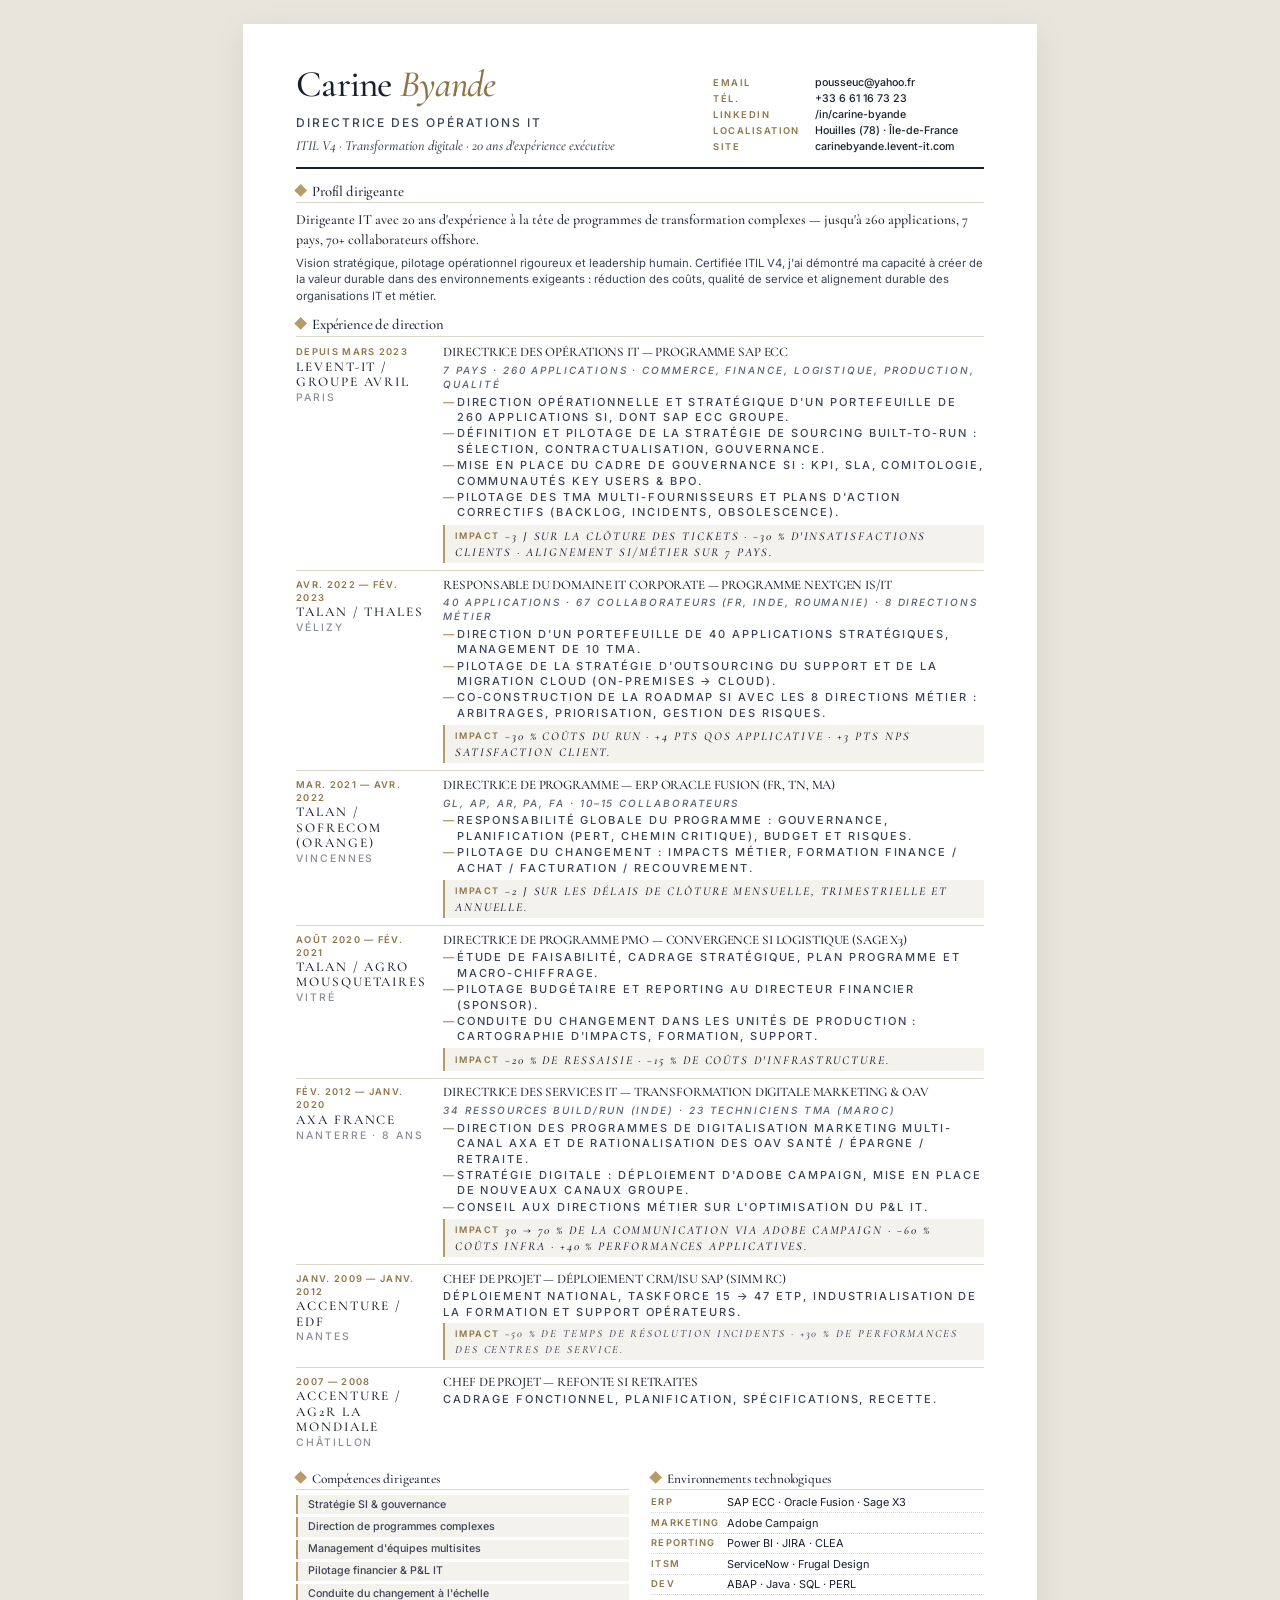
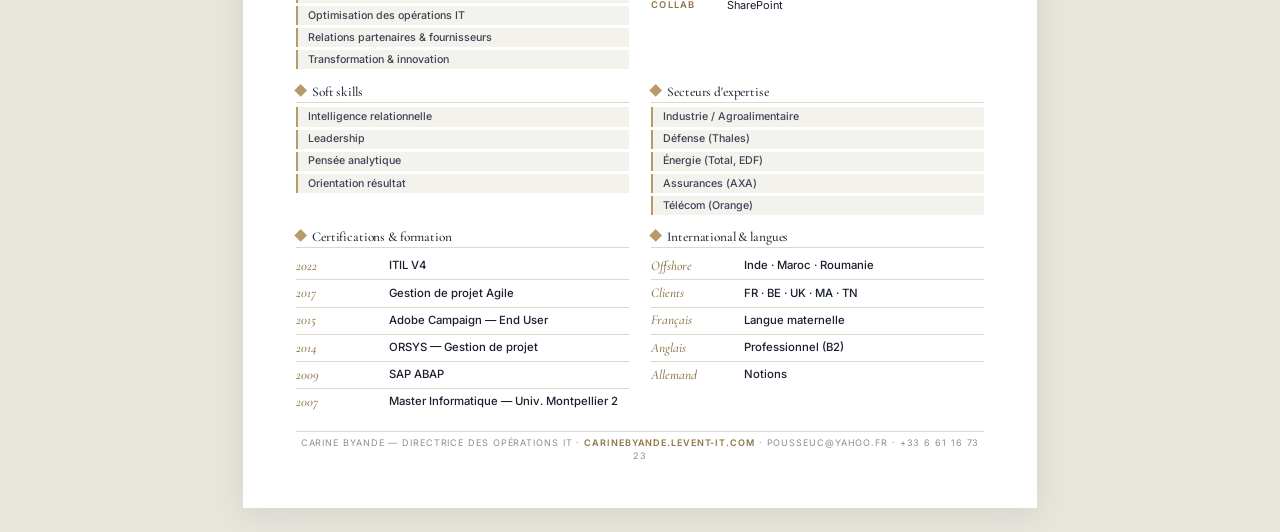
==== cv.html @ 69072383 "Add CV (HTML + PDF) and download button on homepage - New cv.html / cv.css matching the website's ch" ====
<!DOCTYPE html>
<html lang="fr">
<head>
  <meta charset="UTF-8" />
  <title>CV — Carine Byande, Directrice des Opérations IT</title>
  <link rel="preconnect" href="https://fonts.googleapis.com" />
  <link rel="preconnect" href="https://fonts.gstatic.com" crossorigin />
  <link href="https://fonts.googleapis.com/css2?family=Cormorant+Garamond:ital,wght@0,400;0,500;0,600;1,400&family=Inter:wght@300;400;500;600;700&display=swap" rel="stylesheet" />
  <link rel="stylesheet" href="cv.css" />
</head>
<body>

  <main class="cv">

    <!-- HEADER -->
    <header class="header">
      <div class="header-text">
        <h1>
          <span class="first">Carine</span>
          <span class="last">Byande</span>
        </h1>
        <p class="role">Directrice des Opérations IT</p>
        <p class="tagline"><em>ITIL V4 · Transformation digitale · 20 ans d'expérience exécutive</em></p>
      </div>
      <div class="header-meta">
        <div class="meta-row"><span class="meta-key">Email</span><span class="meta-val">pousseuc@yahoo.fr</span></div>
        <div class="meta-row"><span class="meta-key">Tél.</span><span class="meta-val">+33 6 61 16 73 23</span></div>
        <div class="meta-row"><span class="meta-key">LinkedIn</span><span class="meta-val">/in/carine-byande</span></div>
        <div class="meta-row"><span class="meta-key">Localisation</span><span class="meta-val">Houilles (78) · Île-de-France</span></div>
        <div class="meta-row"><span class="meta-key">Site</span><span class="meta-val">carinebyande.levent-it.com</span></div>
      </div>
    </header>

    <!-- PROFIL -->
    <section class="profil">
      <h2>Profil dirigeante</h2>
      <p class="lead">
        Dirigeante IT avec 20 ans d'expérience à la tête de programmes de transformation
        complexes — jusqu'à 260 applications, 7 pays, 70+ collaborateurs offshore.
      </p>
      <p>
        Vision stratégique, pilotage opérationnel rigoureux et leadership humain.
        Certifiée ITIL V4, j'ai démontré ma capacité à créer de la valeur durable
        dans des environnements exigeants : réduction des coûts, qualité de service
        et alignement durable des organisations IT et métier.
      </p>
    </section>

    <!-- EXPERIENCE -->
    <section class="experience">
      <h2>Expérience de direction</h2>

      <article class="role">
        <div class="role-meta">
          <p class="period">Depuis mars 2023</p>
          <p class="company">LevENT-IT / Groupe AVRIL</p>
          <p class="place">Paris</p>
        </div>
        <div class="role-body">
          <h3>Directrice des Opérations IT — Programme SAP ECC</h3>
          <p class="scope">7 pays · 260 applications · Commerce, Finance, Logistique, Production, Qualité</p>
          <ul>
            <li>Direction opérationnelle et stratégique d'un portefeuille de 260 applications SI, dont SAP ECC Groupe.</li>
            <li>Définition et pilotage de la stratégie de sourcing Built-to-Run : sélection, contractualisation, gouvernance.</li>
            <li>Mise en place du cadre de gouvernance SI : KPI, SLA, comitologie, communautés Key Users &amp; BPO.</li>
            <li>Pilotage des TMA multi-fournisseurs et plans d'action correctifs (backlog, incidents, obsolescence).</li>
          </ul>
          <p class="impact"><strong>Impact</strong>−3 j sur la clôture des tickets · −30 % d'insatisfactions clients · alignement SI/métier sur 7 pays.</p>
        </div>
      </article>

      <article class="role">
        <div class="role-meta">
          <p class="period">Avr. 2022 — Fév. 2023</p>
          <p class="company">Talan / Thales</p>
          <p class="place">Vélizy</p>
        </div>
        <div class="role-body">
          <h3>Responsable du domaine IT Corporate — Programme NEXTGEN IS/IT</h3>
          <p class="scope">40 applications · 67 collaborateurs (FR, Inde, Roumanie) · 8 directions métier</p>
          <ul>
            <li>Direction d'un portefeuille de 40 applications stratégiques, management de 10 TMA.</li>
            <li>Pilotage de la stratégie d'outsourcing du support et de la migration cloud (on-premises → cloud).</li>
            <li>Co-construction de la roadmap SI avec les 8 directions métier : arbitrages, priorisation, gestion des risques.</li>
          </ul>
          <p class="impact"><strong>Impact</strong>−30 % coûts du run · +4 pts QoS applicative · +3 pts NPS satisfaction client.</p>
        </div>
      </article>

      <article class="role">
        <div class="role-meta">
          <p class="period">Mar. 2021 — Avr. 2022</p>
          <p class="company">Talan / Sofrecom (Orange)</p>
          <p class="place">Vincennes</p>
        </div>
        <div class="role-body">
          <h3>Directrice de programme — ERP Oracle Fusion (FR, TN, MA)</h3>
          <p class="scope">GL, AP, AR, PA, FA · 10–15 collaborateurs</p>
          <ul>
            <li>Responsabilité globale du programme : gouvernance, planification (PERT, chemin critique), budget et risques.</li>
            <li>Pilotage du changement : impacts métier, formation Finance / Achat / Facturation / Recouvrement.</li>
          </ul>
          <p class="impact"><strong>Impact</strong>−2 j sur les délais de clôture mensuelle, trimestrielle et annuelle.</p>
        </div>
      </article>

      <article class="role">
        <div class="role-meta">
          <p class="period">Août 2020 — Fév. 2021</p>
          <p class="company">Talan / Agro Mousquetaires</p>
          <p class="place">Vitré</p>
        </div>
        <div class="role-body">
          <h3>Directrice de programme PMO — Convergence SI Logistique (Sage X3)</h3>
          <ul>
            <li>Étude de faisabilité, cadrage stratégique, plan programme et macro-chiffrage.</li>
            <li>Pilotage budgétaire et reporting au Directeur Financier (sponsor).</li>
            <li>Conduite du changement dans les unités de production : cartographie d'impacts, formation, support.</li>
          </ul>
          <p class="impact"><strong>Impact</strong>−20 % de ressaisie · −15 % de coûts d'infrastructure.</p>
        </div>
      </article>

      <article class="role">
        <div class="role-meta">
          <p class="period">Fév. 2012 — Janv. 2020</p>
          <p class="company">AXA France</p>
          <p class="place">Nanterre · 8 ans</p>
        </div>
        <div class="role-body">
          <h3>Directrice des Services IT — Transformation digitale Marketing &amp; OAV</h3>
          <p class="scope">34 ressources Build/Run (Inde) · 23 techniciens TMA (Maroc)</p>
          <ul>
            <li>Direction des programmes de digitalisation marketing multi-canal AXA et de rationalisation des OAV Santé / Épargne / Retraite.</li>
            <li>Stratégie digitale : déploiement d'Adobe Campaign, mise en place de nouveaux canaux groupe.</li>
            <li>Conseil aux directions métier sur l'optimisation du P&amp;L IT.</li>
          </ul>
          <p class="impact"><strong>Impact</strong>30 → 70 % de la communication via Adobe Campaign · −60 % coûts infra · +40 % performances applicatives.</p>
        </div>
      </article>

      <article class="role role--compact">
        <div class="role-meta">
          <p class="period">Janv. 2009 — Janv. 2012</p>
          <p class="company">Accenture / EDF</p>
          <p class="place">Nantes</p>
        </div>
        <div class="role-body">
          <h3>Chef de projet — Déploiement CRM/ISU SAP (SIMM RC)</h3>
          <p>Déploiement national, taskforce 15 → 47 ETP, industrialisation de la formation et support opérateurs.</p>
          <p class="impact"><strong>Impact</strong>−50 % de temps de résolution incidents · +30 % de performances des centres de service.</p>
        </div>
      </article>

      <article class="role role--compact">
        <div class="role-meta">
          <p class="period">2007 — 2008</p>
          <p class="company">Accenture / AG2R La Mondiale</p>
          <p class="place">Châtillon</p>
        </div>
        <div class="role-body">
          <h3>Chef de projet — Refonte SI Retraites</h3>
          <p>Cadrage fonctionnel, planification, spécifications, recette.</p>
        </div>
      </article>
    </section>

    <!-- TWO-COL BLOCK -->
    <div class="two-cols">

      <section class="block">
        <h2>Compétences dirigeantes</h2>
        <ul class="pills">
          <li>Stratégie SI &amp; gouvernance</li>
          <li>Direction de programmes complexes</li>
          <li>Management d'équipes multisites</li>
          <li>Pilotage financier &amp; P&amp;L IT</li>
          <li>Conduite du changement à l'échelle</li>
          <li>Optimisation des opérations IT</li>
          <li>Relations partenaires &amp; fournisseurs</li>
          <li>Transformation &amp; innovation</li>
        </ul>
      </section>

      <section class="block">
        <h2>Environnements technologiques</h2>
        <dl class="techlist">
          <div><dt>ERP</dt><dd>SAP ECC · Oracle Fusion · Sage X3</dd></div>
          <div><dt>Marketing</dt><dd>Adobe Campaign</dd></div>
          <div><dt>Reporting</dt><dd>Power BI · JIRA · CLEA</dd></div>
          <div><dt>ITSM</dt><dd>ServiceNow · Frugal Design</dd></div>
          <div><dt>Dev</dt><dd>ABAP · Java · SQL · PERL</dd></div>
          <div><dt>Collab</dt><dd>SharePoint</dd></div>
        </dl>
      </section>

      <section class="block">
        <h2>Soft skills</h2>
        <ul class="pills">
          <li>Intelligence relationnelle</li>
          <li>Leadership</li>
          <li>Pensée analytique</li>
          <li>Orientation résultat</li>
        </ul>
      </section>

      <section class="block">
        <h2>Secteurs d'expertise</h2>
        <ul class="pills">
          <li>Industrie / Agroalimentaire</li>
          <li>Défense (Thales)</li>
          <li>Énergie (Total, EDF)</li>
          <li>Assurances (AXA)</li>
          <li>Télécom (Orange)</li>
        </ul>
      </section>

    </div>

    <!-- CERTIFICATIONS + INTERNATIONAL (same format, side by side) -->
    <div class="bottom-cols">

      <section class="block">
        <h2>Certifications &amp; formation</h2>
        <ul class="kv-list">
          <li><span class="kv-key">2022</span><span class="kv-val">ITIL V4</span></li>
          <li><span class="kv-key">2017</span><span class="kv-val">Gestion de projet Agile</span></li>
          <li><span class="kv-key">2015</span><span class="kv-val">Adobe Campaign — End User</span></li>
          <li><span class="kv-key">2014</span><span class="kv-val">ORSYS — Gestion de projet</span></li>
          <li><span class="kv-key">2009</span><span class="kv-val">SAP ABAP</span></li>
          <li><span class="kv-key">2007</span><span class="kv-val">Master Informatique — Univ. Montpellier 2</span></li>
        </ul>
      </section>

      <section class="block">
        <h2>International &amp; langues</h2>
        <ul class="kv-list">
          <li><span class="kv-key">Offshore</span><span class="kv-val">Inde · Maroc · Roumanie</span></li>
          <li><span class="kv-key">Clients</span><span class="kv-val">FR · BE · UK · MA · TN</span></li>
          <li><span class="kv-key">Français</span><span class="kv-val">Langue maternelle</span></li>
          <li><span class="kv-key">Anglais</span><span class="kv-val">Professionnel (B2)</span></li>
          <li><span class="kv-key">Allemand</span><span class="kv-val">Notions</span></li>
        </ul>
      </section>

    </div>

    <footer class="footer">
      <p>Carine Byande — Directrice des Opérations IT · <span>carinebyande.levent-it.com</span> · pousseuc@yahoo.fr · +33 6 61 16 73 23</p>
    </footer>

  </main>

</body>
</html>
---- cv.css ----
/* ===================================================
   CV — Carine Byande
   Charte alignée sur carinebyande.levent-it.com
   =================================================== */

:root {
  --surface: #FFFFFF;
  --bg-soft: #F4F2EC;
  --ink: #1A1F2E;
  --ink-soft: #3D4356;
  --ink-mute: #5C6377;
  --muted: #8A8E97;
  --line: #DCD8CB;
  --gold: #B89968;
  --gold-deep: #8E7548;
  --serif: 'Cormorant Garamond', 'Garamond', serif;
  --sans: 'Inter', -apple-system, BlinkMacSystemFont, system-ui, sans-serif;
}

@page {
  size: A4;
  margin: 11mm 14mm 12mm;
}

* { box-sizing: border-box; }

html, body {
  margin: 0;
  padding: 0;
  background: var(--surface);
  color: var(--ink);
  font-family: var(--sans);
  font-size: 8.5pt;
  line-height: 1.4;
  font-weight: 400;
  -webkit-font-smoothing: antialiased;
}

@media screen {
  body { background: #E8E5DD; padding: 24px 0; }
  .cv {
    width: 210mm;
    padding: 11mm 14mm 12mm;
    margin: 0 auto;
    background: var(--surface);
    box-shadow: 0 8px 30px rgba(0, 0, 0, 0.08);
  }
}

/* ============= TYPOGRAPHY ============= */

h1, h2, h3 {
  font-family: var(--serif);
  font-weight: 500;
  line-height: 1.05;
  letter-spacing: -0.01em;
  margin: 0;
}
em { font-style: italic; font-weight: 500; }

.eyebrow {
  font-family: var(--sans);
  font-size: 7.2pt;
  font-weight: 600;
  letter-spacing: 0.22em;
  text-transform: uppercase;
  color: var(--gold-deep);
  margin: 0 0 4pt;
}

/* ============= HEADER ============= */

.header {
  display: grid;
  grid-template-columns: 1.4fr 1fr;
  gap: 10mm;
  align-items: end;
  padding-bottom: 3mm;
  margin-bottom: 4mm;
  border-bottom: 1.5pt solid var(--ink);
}

.header h1 {
  font-size: 28pt;
  letter-spacing: -0.02em;
  line-height: 1;
  margin: 0 0 7pt;
  padding-bottom: 2pt;
}
.first { color: var(--ink); }
.last { color: var(--gold-deep); font-style: italic; }

.role {
  font-family: var(--sans);
  font-size: 9pt;
  font-weight: 500;
  letter-spacing: 0.16em;
  text-transform: uppercase;
  color: var(--ink-soft);
  margin: 0 0 3pt;
}

.tagline {
  font-family: var(--serif);
  font-size: 10.5pt;
  font-style: italic;
  color: var(--ink-soft);
  margin: 0;
}

.header-meta {
  display: grid;
  gap: 0.8pt;
  font-size: 7.8pt;
}
.meta-row {
  display: grid;
  grid-template-columns: 24mm 1fr;
  gap: 3mm;
}
.meta-key {
  font-family: var(--sans);
  font-size: 7pt;
  font-weight: 600;
  letter-spacing: 0.16em;
  text-transform: uppercase;
  color: var(--gold-deep);
}
.meta-val {
  color: var(--ink);
  font-weight: 500;
  font-size: 8pt;
}

/* ============= SECTIONS ============= */

section + section { margin-top: 3.5mm; }

h2 {
  font-size: 11pt;
  font-weight: 500;
  margin: 0 0 1.8mm;
  padding-bottom: 0.8mm;
  border-bottom: 0.5pt solid var(--line);
  color: var(--ink);
}
h2::before {
  content: "";
  display: inline-block;
  width: 7pt;
  height: 7pt;
  background: var(--gold);
  margin-right: 5pt;
  vertical-align: 0.5pt;
  transform: rotate(45deg);
}

/* ============= PROFIL ============= */

.profil .lead {
  font-family: var(--serif);
  font-size: 10.5pt;
  font-weight: 500;
  color: var(--ink);
  margin: 0 0 1.5mm;
  line-height: 1.4;
}
.profil p {
  margin: 0 0 1mm;
  color: var(--ink-soft);
  font-size: 8.5pt;
  line-height: 1.45;
}

/* ============= EXPERIENCE ============= */

.experience .role {
  display: grid;
  grid-template-columns: 34mm 1fr;
  gap: 5mm;
  margin: 0;
  padding: 1.8mm 0;
  border-top: 0.4pt solid var(--line);
  page-break-inside: avoid;
}
.experience .role:first-of-type { border-top: 0; padding-top: 0.5mm; }

.role-meta { display: flex; flex-direction: column; gap: 0.5pt; }

.period {
  font-family: var(--sans);
  font-size: 7pt;
  font-weight: 600;
  letter-spacing: 0.14em;
  text-transform: uppercase;
  color: var(--gold-deep);
  margin: 0;
}
.company {
  font-family: var(--serif);
  font-size: 10pt;
  font-weight: 500;
  margin: 0.5pt 0 0;
  color: var(--ink);
  line-height: 1.15;
}
.place {
  font-size: 7.8pt;
  color: var(--muted);
  margin: 0;
}

.role-body h3 {
  font-size: 9.8pt;
  font-weight: 500;
  margin: 0 0 0.5mm;
  color: var(--ink);
  line-height: 1.2;
}
.scope {
  font-family: var(--sans);
  font-size: 7.5pt;
  font-style: italic;
  color: var(--ink-mute);
  margin: 0 0 1mm;
}
.role-body ul {
  list-style: none;
  padding: 0;
  margin: 0 0 1mm;
}
.role-body li {
  position: relative;
  padding-left: 3.5mm;
  font-size: 8.3pt;
  color: var(--ink-soft);
  margin-bottom: 0.2mm;
  line-height: 1.4;
}
.role-body li::before {
  content: "—";
  position: absolute;
  left: 0;
  color: var(--gold);
  font-weight: 700;
}

.impact {
  font-family: var(--serif);
  font-size: 9pt;
  font-style: italic;
  color: var(--ink);
  margin: 0.8mm 0 0;
  padding: 0.8mm 2.5mm;
  background: var(--bg-soft);
  border-left: 1.5pt solid var(--gold);
  line-height: 1.35;
}
.impact strong {
  display: inline-block;
  font-style: normal;
  font-family: var(--sans);
  font-size: 6.8pt;
  font-weight: 600;
  letter-spacing: 0.16em;
  text-transform: uppercase;
  color: var(--gold-deep);
  margin-right: 4pt;
  vertical-align: 0.5pt;
}

.role--compact .role-body p {
  margin: 0;
  font-size: 8.3pt;
  color: var(--ink-soft);
  line-height: 1.4;
}
.role--compact .role-body p.impact { margin-top: 0.8mm; }

/* ============= TWO-COL BLOCKS ============= */

.two-cols {
  display: grid;
  grid-template-columns: 1fr 1fr;
  gap: 4mm 6mm;
  align-items: start;
  margin-top: 4mm;
}

.block {
  margin: 0;
  break-inside: avoid;
  page-break-inside: avoid;
}
.block h2 { font-size: 10pt; margin-bottom: 1.3mm; }

/* Bottom 2-col : Certifications + International, aligned */
.bottom-cols {
  display: grid;
  grid-template-columns: 1fr 1fr;
  gap: 0 6mm;
  align-items: start;
  margin-top: 4mm;
}

.pills {
  list-style: none;
  padding: 0;
  margin: 0;
  display: flex;
  flex-direction: column;
  gap: 0.8mm;
}
.pills li {
  font-size: 8pt;
  font-weight: 500;
  padding: 0.7mm 2.5mm;
  background: var(--bg-soft);
  border-left: 1.5pt solid var(--gold);
  color: var(--ink-soft);
  line-height: 1.3;
}

.techlist { margin: 0; display: grid; gap: 0.6mm; }
.techlist > div {
  display: grid;
  grid-template-columns: 18mm 1fr;
  gap: 2mm;
  padding-bottom: 0.5mm;
  border-bottom: 0.4pt dotted var(--line);
}
.techlist > div:last-child { border-bottom: 0; }
.techlist dt {
  font-family: var(--sans);
  font-size: 7pt;
  font-weight: 600;
  letter-spacing: 0.12em;
  text-transform: uppercase;
  color: var(--gold-deep);
}
.techlist dd { margin: 0; font-size: 8.2pt; color: var(--ink); }

.block-line {
  margin: 0 0 0.4mm;
  font-size: 8.2pt;
  color: var(--ink-soft);
}
.block-line strong {
  color: var(--ink);
  font-weight: 600;
  display: inline-block;
  min-width: 22mm;
}

/* ============= KEY-VALUE LIST (Certifications + International) ============= */

.kv-list {
  list-style: none;
  padding: 0;
  margin: 0;
}
.kv-list li {
  display: grid;
  grid-template-columns: 22mm 1fr;
  gap: 2.5mm;
  padding: 1mm 0;
  border-top: 0.4pt solid var(--line);
  font-size: 8.5pt;
  align-items: center;
}
.kv-list li:first-child { border-top: 0; }
.kv-key {
  font-family: var(--serif);
  font-weight: 500;
  font-size: 10pt;
  font-style: italic;
  color: var(--gold-deep);
}
.kv-val { color: var(--ink); font-weight: 500; }

/* ============= FOOTER ============= */

.footer {
  margin-top: 4mm;
  padding-top: 1.5mm;
  border-top: 0.4pt solid var(--line);
  font-size: 6.8pt;
  letter-spacing: 0.1em;
  color: var(--muted);
  text-transform: uppercase;
  text-align: center;
}
.footer p { margin: 0; }
.footer span { color: var(--gold-deep); font-weight: 600; }
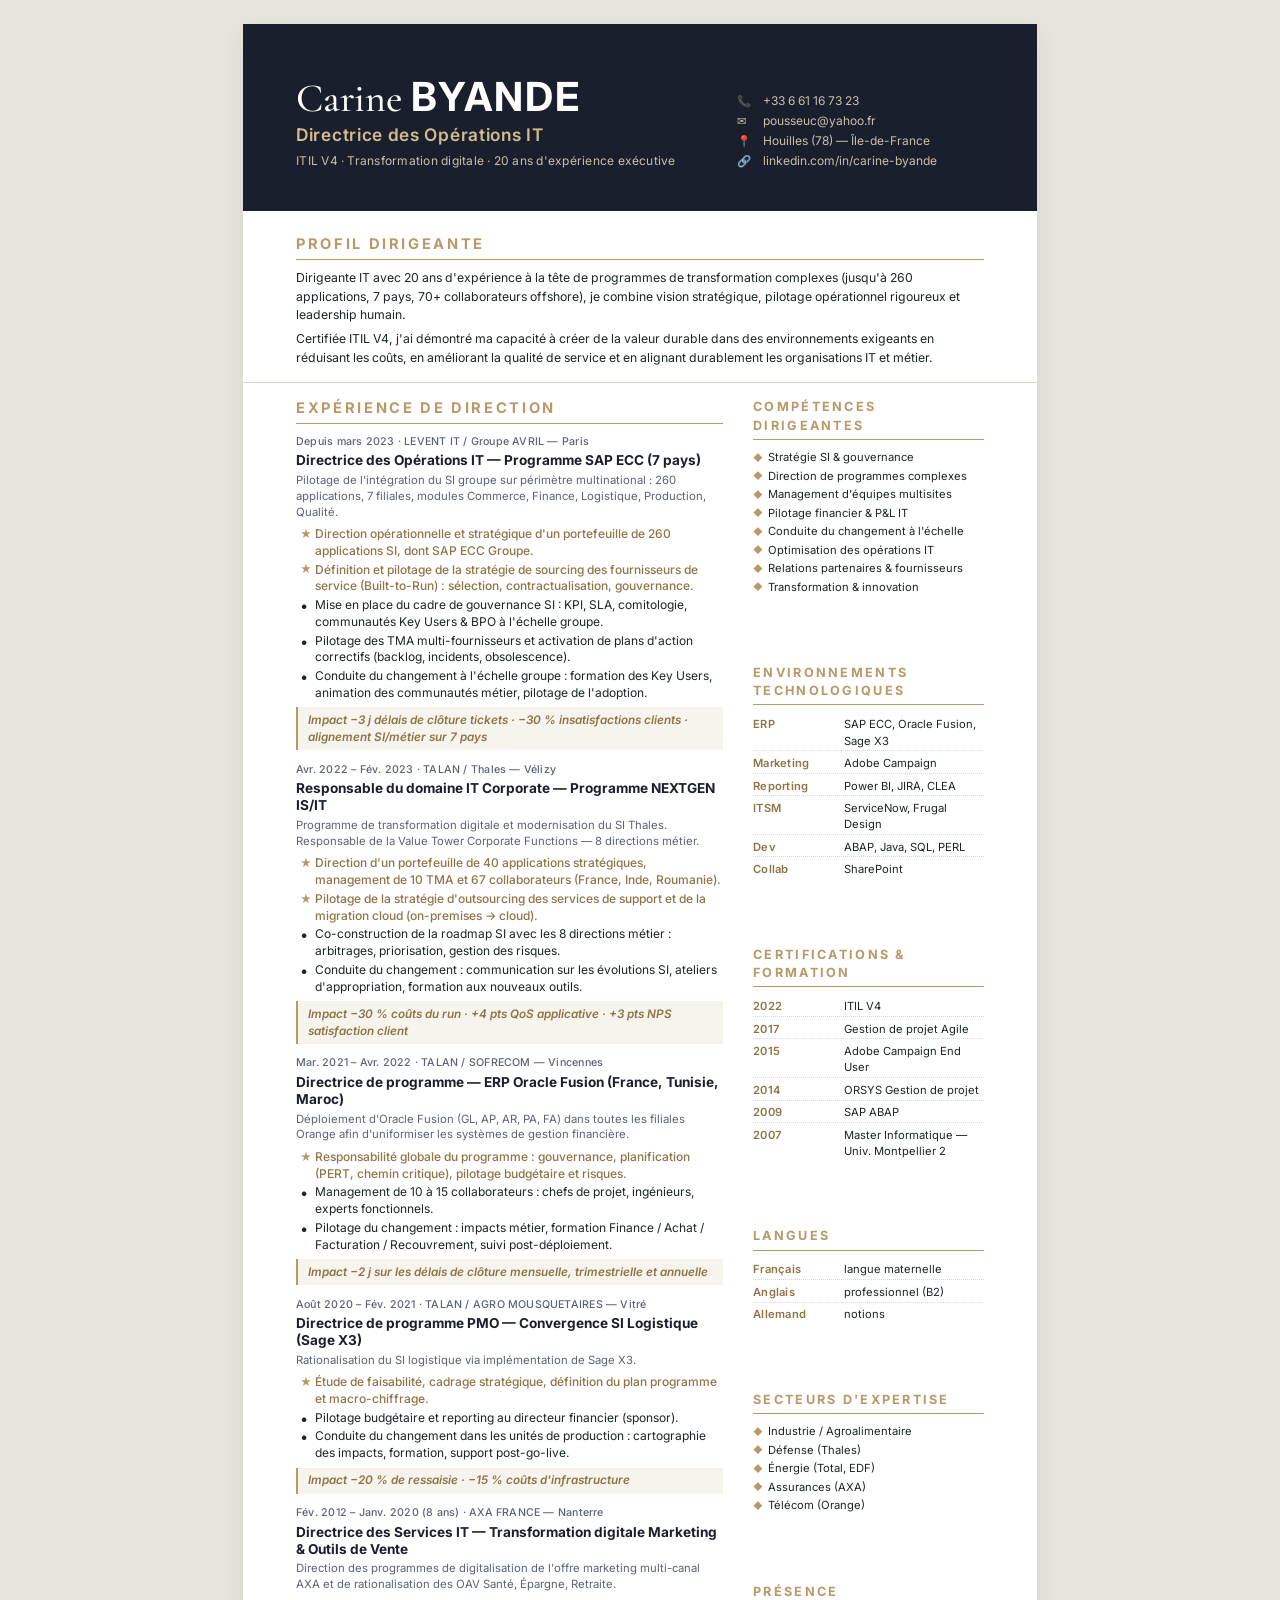
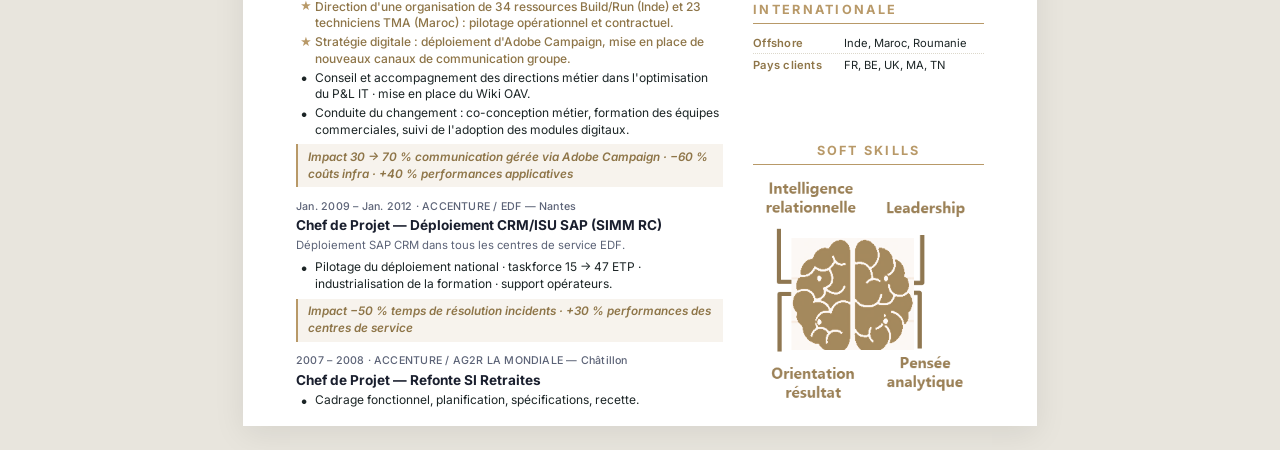
==== commit 0564d431: "Replace CV PDF with Carine's reviewed version She reviewed the auto-generated PDF in Word, repositio" ====
--- a/cv.html
+++ b/cv.html
@@ -5,249 +5,211 @@
   <title>CV — Carine Byande, Directrice des Opérations IT</title>
   <link rel="preconnect" href="https://fonts.googleapis.com" />
   <link rel="preconnect" href="https://fonts.gstatic.com" crossorigin />
-  <link href="https://fonts.googleapis.com/css2?family=Cormorant+Garamond:ital,wght@0,400;0,500;0,600;1,400&family=Inter:wght@300;400;500;600;700&display=swap" rel="stylesheet" />
+  <link href="https://fonts.googleapis.com/css2?family=Cormorant+Garamond:wght@500&family=Inter:wght@300;400;500;600;700&display=swap" rel="stylesheet" />
   <link rel="stylesheet" href="cv.css" />
 </head>
 <body>
 
   <main class="cv">
 
-    <!-- HEADER -->
-    <header class="header">
-      <div class="header-text">
-        <h1>
-          <span class="first">Carine</span>
-          <span class="last">Byande</span>
-        </h1>
-        <p class="role">Directrice des Opérations IT</p>
-        <p class="tagline"><em>ITIL V4 · Transformation digitale · 20 ans d'expérience exécutive</em></p>
+    <!-- ============= HEADER BAND (NAVY — DO NOT TOUCH) ============= -->
+    <header class="head">
+      <div class="head-left">
+        <h1>Carine <span class="last-name">BYANDE</span></h1>
+        <p class="head-role">Directrice des Opérations IT</p>
+        <p class="head-tag">ITIL V4 · Transformation digitale · 20 ans d'expérience exécutive</p>
       </div>
-      <div class="header-meta">
-        <div class="meta-row"><span class="meta-key">Email</span><span class="meta-val">pousseuc@yahoo.fr</span></div>
-        <div class="meta-row"><span class="meta-key">Tél.</span><span class="meta-val">+33 6 61 16 73 23</span></div>
-        <div class="meta-row"><span class="meta-key">LinkedIn</span><span class="meta-val">/in/carine-byande</span></div>
-        <div class="meta-row"><span class="meta-key">Localisation</span><span class="meta-val">Houilles (78) · Île-de-France</span></div>
-        <div class="meta-row"><span class="meta-key">Site</span><span class="meta-val">carinebyande.levent-it.com</span></div>
+      <div class="head-right">
+        <p class="contact-line"><span class="ico">📞</span>+33 6 61 16 73 23</p>
+        <p class="contact-line"><span class="ico">✉</span>pousseuc@yahoo.fr</p>
+        <p class="contact-line"><span class="ico">📍</span>Houilles (78) — Île-de-France</p>
+        <p class="contact-line"><span class="ico">🔗</span>linkedin.com/in/carine-byande</p>
       </div>
     </header>
 
-    <!-- PROFIL -->
+    <!-- ============= PROFIL DIRIGEANTE ============= -->
     <section class="profil">
-      <h2>Profil dirigeante</h2>
-      <p class="lead">
-        Dirigeante IT avec 20 ans d'expérience à la tête de programmes de transformation
-        complexes — jusqu'à 260 applications, 7 pays, 70+ collaborateurs offshore.
+      <h2>PROFIL DIRIGEANTE</h2>
+      <p>
+        Dirigeante IT avec 20 ans d'expérience à la tête de programmes
+        de transformation complexes (jusqu'à 260 applications, 7 pays, 70+ collaborateurs offshore),
+        je combine vision stratégique, pilotage opérationnel rigoureux et leadership humain.
       </p>
       <p>
-        Vision stratégique, pilotage opérationnel rigoureux et leadership humain.
         Certifiée ITIL V4, j'ai démontré ma capacité à créer de la valeur durable
-        dans des environnements exigeants : réduction des coûts, qualité de service
-        et alignement durable des organisations IT et métier.
+        dans des environnements exigeants en réduisant les coûts, en améliorant la qualité de service
+        et en alignant durablement les organisations IT et métier.
       </p>
     </section>
 
-    <!-- EXPERIENCE -->
-    <section class="experience">
-      <h2>Expérience de direction</h2>
-
-      <article class="role">
-        <div class="role-meta">
-          <p class="period">Depuis mars 2023</p>
-          <p class="company">LevENT-IT / Groupe AVRIL</p>
-          <p class="place">Paris</p>
-        </div>
-        <div class="role-body">
-          <h3>Directrice des Opérations IT — Programme SAP ECC</h3>
-          <p class="scope">7 pays · 260 applications · Commerce, Finance, Logistique, Production, Qualité</p>
-          <ul>
-            <li>Direction opérationnelle et stratégique d'un portefeuille de 260 applications SI, dont SAP ECC Groupe.</li>
-            <li>Définition et pilotage de la stratégie de sourcing Built-to-Run : sélection, contractualisation, gouvernance.</li>
-            <li>Mise en place du cadre de gouvernance SI : KPI, SLA, comitologie, communautés Key Users &amp; BPO.</li>
-            <li>Pilotage des TMA multi-fournisseurs et plans d'action correctifs (backlog, incidents, obsolescence).</li>
-          </ul>
-          <p class="impact"><strong>Impact</strong>−3 j sur la clôture des tickets · −30 % d'insatisfactions clients · alignement SI/métier sur 7 pays.</p>
-        </div>
-      </article>
-
-      <article class="role">
-        <div class="role-meta">
-          <p class="period">Avr. 2022 — Fév. 2023</p>
-          <p class="company">Talan / Thales</p>
-          <p class="place">Vélizy</p>
-        </div>
-        <div class="role-body">
+    <!-- ============= MAIN BODY (2 COLS) ============= -->
+    <div class="body">
+
+      <!-- LEFT COLUMN — EXPÉRIENCE -->
+      <section class="experience">
+        <h2>EXPÉRIENCE DE DIRECTION</h2>
+
+        <article class="role">
+          <p class="role-period">Depuis mars 2023 · LEVENT IT / Groupe AVRIL — Paris</p>
+          <h3>Directrice des Opérations IT — Programme SAP ECC (7 pays)</h3>
+          <p class="role-context">Pilotage de l'intégration du SI groupe sur périmètre multinational : 260 applications, 7 filiales, modules Commerce, Finance, Logistique, Production, Qualité.</p>
+          <ul>
+            <li class="star">Direction opérationnelle et stratégique d'un portefeuille de 260 applications SI, dont SAP ECC Groupe.</li>
+            <li class="star">Définition et pilotage de la stratégie de sourcing des fournisseurs de service (Built-to-Run) : sélection, contractualisation, gouvernance.</li>
+            <li>Mise en place du cadre de gouvernance SI : KPI, SLA, comitologie, communautés Key Users &amp; BPO à l'échelle groupe.</li>
+            <li>Pilotage des TMA multi-fournisseurs et activation de plans d'action correctifs (backlog, incidents, obsolescence).</li>
+            <li>Conduite du changement à l'échelle groupe : formation des Key Users, animation des communautés métier, pilotage de l'adoption.</li>
+          </ul>
+          <p class="role-impact">Impact −3 j délais de clôture tickets · −30 % insatisfactions clients · alignement SI/métier sur 7 pays</p>
+        </article>
+
+        <article class="role">
+          <p class="role-period">Avr. 2022 – Fév. 2023 · TALAN / Thales — Vélizy</p>
           <h3>Responsable du domaine IT Corporate — Programme NEXTGEN IS/IT</h3>
-          <p class="scope">40 applications · 67 collaborateurs (FR, Inde, Roumanie) · 8 directions métier</p>
-          <ul>
-            <li>Direction d'un portefeuille de 40 applications stratégiques, management de 10 TMA.</li>
-            <li>Pilotage de la stratégie d'outsourcing du support et de la migration cloud (on-premises → cloud).</li>
+          <p class="role-context">Programme de transformation digitale et modernisation du SI Thales. Responsable de la Value Tower Corporate Functions — 8 directions métier.</p>
+          <ul>
+            <li class="star">Direction d'un portefeuille de 40 applications stratégiques, management de 10 TMA et 67 collaborateurs (France, Inde, Roumanie).</li>
+            <li class="star">Pilotage de la stratégie d'outsourcing des services de support et de la migration cloud (on-premises → cloud).</li>
             <li>Co-construction de la roadmap SI avec les 8 directions métier : arbitrages, priorisation, gestion des risques.</li>
-          </ul>
-          <p class="impact"><strong>Impact</strong>−30 % coûts du run · +4 pts QoS applicative · +3 pts NPS satisfaction client.</p>
-        </div>
-      </article>
-
-      <article class="role">
-        <div class="role-meta">
-          <p class="period">Mar. 2021 — Avr. 2022</p>
-          <p class="company">Talan / Sofrecom (Orange)</p>
-          <p class="place">Vincennes</p>
-        </div>
-        <div class="role-body">
-          <h3>Directrice de programme — ERP Oracle Fusion (FR, TN, MA)</h3>
-          <p class="scope">GL, AP, AR, PA, FA · 10–15 collaborateurs</p>
-          <ul>
-            <li>Responsabilité globale du programme : gouvernance, planification (PERT, chemin critique), budget et risques.</li>
-            <li>Pilotage du changement : impacts métier, formation Finance / Achat / Facturation / Recouvrement.</li>
-          </ul>
-          <p class="impact"><strong>Impact</strong>−2 j sur les délais de clôture mensuelle, trimestrielle et annuelle.</p>
-        </div>
-      </article>
-
-      <article class="role">
-        <div class="role-meta">
-          <p class="period">Août 2020 — Fév. 2021</p>
-          <p class="company">Talan / Agro Mousquetaires</p>
-          <p class="place">Vitré</p>
-        </div>
-        <div class="role-body">
+            <li>Conduite du changement : communication sur les évolutions SI, ateliers d'appropriation, formation aux nouveaux outils.</li>
+          </ul>
+          <p class="role-impact">Impact −30 % coûts du run · +4 pts QoS applicative · +3 pts NPS satisfaction client</p>
+        </article>
+
+        <article class="role">
+          <p class="role-period">Mar. 2021 – Avr. 2022 · TALAN / SOFRECOM — Vincennes</p>
+          <h3>Directrice de programme — ERP Oracle Fusion (France, Tunisie, Maroc)</h3>
+          <p class="role-context">Déploiement d'Oracle Fusion (GL, AP, AR, PA, FA) dans toutes les filiales Orange afin d'uniformiser les systèmes de gestion financière.</p>
+          <ul>
+            <li class="star">Responsabilité globale du programme : gouvernance, planification (PERT, chemin critique), pilotage budgétaire et risques.</li>
+            <li>Management de 10 à 15 collaborateurs : chefs de projet, ingénieurs, experts fonctionnels.</li>
+            <li>Pilotage du changement : impacts métier, formation Finance / Achat / Facturation / Recouvrement, suivi post-déploiement.</li>
+          </ul>
+          <p class="role-impact">Impact −2 j sur les délais de clôture mensuelle, trimestrielle et annuelle</p>
+        </article>
+
+        <article class="role">
+          <p class="role-period">Août 2020 – Fév. 2021 · TALAN / AGRO MOUSQUETAIRES — Vitré</p>
           <h3>Directrice de programme PMO — Convergence SI Logistique (Sage X3)</h3>
-          <ul>
-            <li>Étude de faisabilité, cadrage stratégique, plan programme et macro-chiffrage.</li>
-            <li>Pilotage budgétaire et reporting au Directeur Financier (sponsor).</li>
-            <li>Conduite du changement dans les unités de production : cartographie d'impacts, formation, support.</li>
-          </ul>
-          <p class="impact"><strong>Impact</strong>−20 % de ressaisie · −15 % de coûts d'infrastructure.</p>
-        </div>
-      </article>
-
-      <article class="role">
-        <div class="role-meta">
-          <p class="period">Fév. 2012 — Janv. 2020</p>
-          <p class="company">AXA France</p>
-          <p class="place">Nanterre · 8 ans</p>
-        </div>
-        <div class="role-body">
-          <h3>Directrice des Services IT — Transformation digitale Marketing &amp; OAV</h3>
-          <p class="scope">34 ressources Build/Run (Inde) · 23 techniciens TMA (Maroc)</p>
-          <ul>
-            <li>Direction des programmes de digitalisation marketing multi-canal AXA et de rationalisation des OAV Santé / Épargne / Retraite.</li>
-            <li>Stratégie digitale : déploiement d'Adobe Campaign, mise en place de nouveaux canaux groupe.</li>
-            <li>Conseil aux directions métier sur l'optimisation du P&amp;L IT.</li>
-          </ul>
-          <p class="impact"><strong>Impact</strong>30 → 70 % de la communication via Adobe Campaign · −60 % coûts infra · +40 % performances applicatives.</p>
-        </div>
-      </article>
-
-      <article class="role role--compact">
-        <div class="role-meta">
-          <p class="period">Janv. 2009 — Janv. 2012</p>
-          <p class="company">Accenture / EDF</p>
-          <p class="place">Nantes</p>
-        </div>
-        <div class="role-body">
-          <h3>Chef de projet — Déploiement CRM/ISU SAP (SIMM RC)</h3>
-          <p>Déploiement national, taskforce 15 → 47 ETP, industrialisation de la formation et support opérateurs.</p>
-          <p class="impact"><strong>Impact</strong>−50 % de temps de résolution incidents · +30 % de performances des centres de service.</p>
-        </div>
-      </article>
-
-      <article class="role role--compact">
-        <div class="role-meta">
-          <p class="period">2007 — 2008</p>
-          <p class="company">Accenture / AG2R La Mondiale</p>
-          <p class="place">Châtillon</p>
-        </div>
-        <div class="role-body">
-          <h3>Chef de projet — Refonte SI Retraites</h3>
-          <p>Cadrage fonctionnel, planification, spécifications, recette.</p>
-        </div>
-      </article>
-    </section>
-
-    <!-- TWO-COL BLOCK -->
-    <div class="two-cols">
-
-      <section class="block">
-        <h2>Compétences dirigeantes</h2>
-        <ul class="pills">
-          <li>Stratégie SI &amp; gouvernance</li>
-          <li>Direction de programmes complexes</li>
-          <li>Management d'équipes multisites</li>
-          <li>Pilotage financier &amp; P&amp;L IT</li>
-          <li>Conduite du changement à l'échelle</li>
-          <li>Optimisation des opérations IT</li>
-          <li>Relations partenaires &amp; fournisseurs</li>
-          <li>Transformation &amp; innovation</li>
-        </ul>
+          <p class="role-context">Rationalisation du SI logistique via implémentation de Sage X3.</p>
+          <ul>
+            <li class="star">Étude de faisabilité, cadrage stratégique, définition du plan programme et macro-chiffrage.</li>
+            <li>Pilotage budgétaire et reporting au directeur financier (sponsor).</li>
+            <li>Conduite du changement dans les unités de production : cartographie des impacts, formation, support post-go-live.</li>
+          </ul>
+          <p class="role-impact">Impact −20 % de ressaisie · −15 % coûts d'infrastructure</p>
+        </article>
+
+        <article class="role">
+          <p class="role-period">Fév. 2012 – Janv. 2020 (8 ans) · AXA FRANCE — Nanterre</p>
+          <h3>Directrice des Services IT — Transformation digitale Marketing &amp; Outils de Vente</h3>
+          <p class="role-context">Direction des programmes de digitalisation de l'offre marketing multi-canal AXA et de rationalisation des OAV Santé, Épargne, Retraite.</p>
+          <ul>
+            <li class="star">Direction d'une organisation de 34 ressources Build/Run (Inde) et 23 techniciens TMA (Maroc) : pilotage opérationnel et contractuel.</li>
+            <li class="star">Stratégie digitale : déploiement d'Adobe Campaign, mise en place de nouveaux canaux de communication groupe.</li>
+            <li>Conseil et accompagnement des directions métier dans l'optimisation du P&amp;L IT · mise en place du Wiki OAV.</li>
+            <li>Conduite du changement : co-conception métier, formation des équipes commerciales, suivi de l'adoption des modules digitaux.</li>
+          </ul>
+          <p class="role-impact">Impact 30 → 70 % communication gérée via Adobe Campaign · −60 % coûts infra · +40 % performances applicatives</p>
+        </article>
+
+        <article class="role">
+          <p class="role-period">Jan. 2009 – Jan. 2012 · ACCENTURE / EDF — Nantes</p>
+          <h3>Chef de Projet — Déploiement CRM/ISU SAP (SIMM RC)</h3>
+          <p class="role-context">Déploiement SAP CRM dans tous les centres de service EDF.</p>
+          <ul>
+            <li>Pilotage du déploiement national · taskforce 15 → 47 ETP · industrialisation de la formation · support opérateurs.</li>
+          </ul>
+          <p class="role-impact">Impact −50 % temps de résolution incidents · +30 % performances des centres de service</p>
+        </article>
+
+        <article class="role role--compact">
+          <p class="role-period">2007 – 2008 · ACCENTURE / AG2R LA MONDIALE — Châtillon</p>
+          <h3>Chef de Projet — Refonte SI Retraites</h3>
+          <ul>
+            <li>Cadrage fonctionnel, planification, spécifications, recette.</li>
+          </ul>
+        </article>
+
       </section>
 
-      <section class="block">
-        <h2>Environnements technologiques</h2>
-        <dl class="techlist">
-          <div><dt>ERP</dt><dd>SAP ECC · Oracle Fusion · Sage X3</dd></div>
-          <div><dt>Marketing</dt><dd>Adobe Campaign</dd></div>
-          <div><dt>Reporting</dt><dd>Power BI · JIRA · CLEA</dd></div>
-          <div><dt>ITSM</dt><dd>ServiceNow · Frugal Design</dd></div>
-          <div><dt>Dev</dt><dd>ABAP · Java · SQL · PERL</dd></div>
-          <div><dt>Collab</dt><dd>SharePoint</dd></div>
-        </dl>
-      </section>
-
-      <section class="block">
-        <h2>Soft skills</h2>
-        <ul class="pills">
-          <li>Intelligence relationnelle</li>
-          <li>Leadership</li>
-          <li>Pensée analytique</li>
-          <li>Orientation résultat</li>
-        </ul>
-      </section>
-
-      <section class="block">
-        <h2>Secteurs d'expertise</h2>
-        <ul class="pills">
-          <li>Industrie / Agroalimentaire</li>
-          <li>Défense (Thales)</li>
-          <li>Énergie (Total, EDF)</li>
-          <li>Assurances (AXA)</li>
-          <li>Télécom (Orange)</li>
-        </ul>
-      </section>
+      <!-- RIGHT SIDEBAR -->
+      <aside class="sidebar">
+
+        <section class="side-block">
+          <h2>COMPÉTENCES DIRIGEANTES</h2>
+          <ul class="diamond-list">
+            <li>Stratégie SI &amp; gouvernance</li>
+            <li>Direction de programmes complexes</li>
+            <li>Management d'équipes multisites</li>
+            <li>Pilotage financier &amp; P&amp;L IT</li>
+            <li>Conduite du changement à l'échelle</li>
+            <li>Optimisation des opérations IT</li>
+            <li>Relations partenaires &amp; fournisseurs</li>
+            <li>Transformation &amp; innovation</li>
+          </ul>
+        </section>
+
+        <section class="side-block">
+          <h2>ENVIRONNEMENTS TECHNOLOGIQUES</h2>
+          <dl class="kv">
+            <div><dt>ERP</dt><dd>SAP ECC, Oracle Fusion, Sage X3</dd></div>
+            <div><dt>Marketing</dt><dd>Adobe Campaign</dd></div>
+            <div><dt>Reporting</dt><dd>Power BI, JIRA, CLEA</dd></div>
+            <div><dt>ITSM</dt><dd>ServiceNow, Frugal Design</dd></div>
+            <div><dt>Dev</dt><dd>ABAP, Java, SQL, PERL</dd></div>
+            <div><dt>Collab</dt><dd>SharePoint</dd></div>
+          </dl>
+        </section>
+
+        <section class="side-block">
+          <h2>CERTIFICATIONS &amp; FORMATION</h2>
+          <dl class="kv">
+            <div><dt>2022</dt><dd>ITIL V4</dd></div>
+            <div><dt>2017</dt><dd>Gestion de projet Agile</dd></div>
+            <div><dt>2015</dt><dd>Adobe Campaign End User</dd></div>
+            <div><dt>2014</dt><dd>ORSYS Gestion de projet</dd></div>
+            <div><dt>2009</dt><dd>SAP ABAP</dd></div>
+            <div><dt>2007</dt><dd>Master Informatique — Univ. Montpellier 2</dd></div>
+          </dl>
+        </section>
+
+        <section class="side-block">
+          <h2>LANGUES</h2>
+          <dl class="kv">
+            <div><dt>Français</dt><dd>langue maternelle</dd></div>
+            <div><dt>Anglais</dt><dd>professionnel (B2)</dd></div>
+            <div><dt>Allemand</dt><dd>notions</dd></div>
+          </dl>
+        </section>
+
+        <section class="side-block">
+          <h2>SECTEURS D'EXPERTISE</h2>
+          <ul class="diamond-list">
+            <li>Industrie / Agroalimentaire</li>
+            <li>Défense (Thales)</li>
+            <li>Énergie (Total, EDF)</li>
+            <li>Assurances (AXA)</li>
+            <li>Télécom (Orange)</li>
+          </ul>
+        </section>
+
+        <section class="side-block">
+          <h2>PRÉSENCE INTERNATIONALE</h2>
+          <dl class="kv">
+            <div><dt>Offshore</dt><dd>Inde, Maroc, Roumanie</dd></div>
+            <div><dt>Pays clients</dt><dd>FR, BE, UK, MA, TN</dd></div>
+          </dl>
+        </section>
+
+        <section class="side-block side-block--soft">
+          <h2>SOFT SKILLS</h2>
+          <img src="softskills.png" alt="Soft skills : Intelligence relationnelle, Leadership, Orientation résultat, Pensée analytique" class="soft-img" />
+        </section>
+
+      </aside>
 
     </div>
-
-    <!-- CERTIFICATIONS + INTERNATIONAL (same format, side by side) -->
-    <div class="bottom-cols">
-
-      <section class="block">
-        <h2>Certifications &amp; formation</h2>
-        <ul class="kv-list">
-          <li><span class="kv-key">2022</span><span class="kv-val">ITIL V4</span></li>
-          <li><span class="kv-key">2017</span><span class="kv-val">Gestion de projet Agile</span></li>
-          <li><span class="kv-key">2015</span><span class="kv-val">Adobe Campaign — End User</span></li>
-          <li><span class="kv-key">2014</span><span class="kv-val">ORSYS — Gestion de projet</span></li>
-          <li><span class="kv-key">2009</span><span class="kv-val">SAP ABAP</span></li>
-          <li><span class="kv-key">2007</span><span class="kv-val">Master Informatique — Univ. Montpellier 2</span></li>
-        </ul>
-      </section>
-
-      <section class="block">
-        <h2>International &amp; langues</h2>
-        <ul class="kv-list">
-          <li><span class="kv-key">Offshore</span><span class="kv-val">Inde · Maroc · Roumanie</span></li>
-          <li><span class="kv-key">Clients</span><span class="kv-val">FR · BE · UK · MA · TN</span></li>
-          <li><span class="kv-key">Français</span><span class="kv-val">Langue maternelle</span></li>
-          <li><span class="kv-key">Anglais</span><span class="kv-val">Professionnel (B2)</span></li>
-          <li><span class="kv-key">Allemand</span><span class="kv-val">Notions</span></li>
-        </ul>
-      </section>
-
-    </div>
-
-    <footer class="footer">
-      <p>Carine Byande — Directrice des Opérations IT · <span>carinebyande.levent-it.com</span> · pousseuc@yahoo.fr · +33 6 61 16 73 23</p>
-    </footer>
 
   </main>
 
--- a/cv.css
+++ b/cv.css
@@ -1,25 +1,33 @@
 /* ===================================================
    CV — Carine Byande
-   Charte alignée sur carinebyande.levent-it.com
+   Layout exact de son CV original.
+   Bandeau navy : intact.
+   Tous les autres accents colorés : remplacés par notre or.
    =================================================== */
 
 :root {
   --surface: #FFFFFF;
   --bg-soft: #F4F2EC;
-  --ink: #1A1F2E;
-  --ink-soft: #3D4356;
-  --ink-mute: #5C6377;
+  --ink: #1A1F2E;          /* navy/ink — utilisé pour le bandeau de tête */
+  --ink-soft: #1C2526;     /* corps de texte (proche noir) */
+  --slate: #5C6377;        /* dates / lieux / contexte */
   --muted: #8A8E97;
   --line: #DCD8CB;
-  --gold: #B89968;
-  --gold-deep: #8E7548;
+  --gold: #B89968;         /* notre or principal (remplace son orange #C9952A) */
+  --gold-deep: #8E7548;    /* or profond pour titres */
+  --gold-soft: #D4BC8E;    /* or clair (remplace son #D4AF6A) */
+  --cream: #F5EFE0;        /* texte clair sur bandeau navy */
+  --cream-mute: #C8BFA7;   /* contacts sur bandeau */
   --serif: 'Cormorant Garamond', 'Garamond', serif;
   --sans: 'Inter', -apple-system, BlinkMacSystemFont, system-ui, sans-serif;
 }
 
 @page {
   size: A4;
-  margin: 11mm 14mm 12mm;
+  margin: 6mm 0;           /* marge sûre sur toutes les pages (impression) */
+}
+@page :first {
+  margin-top: 0;           /* page 1 : bandeau navy plein bord */
 }
 
 * { box-sizing: border-box; }
@@ -28,10 +36,10 @@
   margin: 0;
   padding: 0;
   background: var(--surface);
-  color: var(--ink);
-  font-family: var(--sans);
-  font-size: 8.5pt;
-  line-height: 1.4;
+  color: var(--ink-soft);
+  font-family: var(--sans);
+  font-size: 9pt;
+  line-height: 1.45;
   font-weight: 400;
   -webkit-font-smoothing: antialiased;
 }
@@ -40,355 +48,263 @@
   body { background: #E8E5DD; padding: 24px 0; }
   .cv {
     width: 210mm;
-    padding: 11mm 14mm 12mm;
     margin: 0 auto;
     background: var(--surface);
     box-shadow: 0 8px 30px rgba(0, 0, 0, 0.08);
   }
 }
 
-/* ============= TYPOGRAPHY ============= */
-
-h1, h2, h3 {
+/* ============= TITLE BAND (DARK NAVY — INTOUCHABLE) ============= */
+.head {
+  background: var(--ink);
+  color: #FFFFFF;
+  padding: 14mm 14mm 11mm;
+  display: grid;
+  grid-template-columns: 1.6fr 1fr;
+  gap: 12mm;
+  align-items: end;
+}
+
+.head h1 {
   font-family: var(--serif);
   font-weight: 500;
-  line-height: 1.05;
-  letter-spacing: -0.01em;
-  margin: 0;
-}
-em { font-style: italic; font-weight: 500; }
-
-.eyebrow {
-  font-family: var(--sans);
-  font-size: 7.2pt;
+  font-size: 30pt;
+  line-height: 1;
+  margin: 0 0 3pt;
+  letter-spacing: -0.005em;
+  color: #FFFFFF;
+}
+.head h1 .last-name {
+  font-family: var(--sans);
+  font-weight: 700;
+  letter-spacing: 0.04em;
+}
+
+.head-role {
+  font-family: var(--sans);
   font-weight: 600;
-  letter-spacing: 0.22em;
-  text-transform: uppercase;
-  color: var(--gold-deep);
+  font-size: 13pt;
+  letter-spacing: 0.04em;
+  color: var(--gold-soft);
   margin: 0 0 4pt;
 }
 
-/* ============= HEADER ============= */
-
-.header {
+.head-tag {
+  font-family: var(--sans);
+  font-weight: 400;
+  font-size: 9pt;
+  color: var(--cream-mute);
+  margin: 0;
+  letter-spacing: 0.02em;
+}
+
+.head-right { display: grid; gap: 2pt; }
+.contact-line {
+  font-family: var(--sans);
+  font-size: 9pt;
+  color: var(--cream-mute);
+  margin: 0;
+  display: flex;
+  gap: 6pt;
+  align-items: center;
+}
+.contact-line .ico {
+  display: inline-block;
+  width: 14pt;
+  font-size: 8.5pt;
+}
+
+/* ============= PROFIL DIRIGEANTE (FULL WIDTH) ============= */
+.profil {
+  padding: 6mm 14mm 4mm;
+  border-bottom: 0.5pt solid var(--line);
+}
+.profil h2 {
+  font-family: var(--sans);
+  font-weight: 700;
+  font-size: 11pt;
+  letter-spacing: 0.18em;
+  color: var(--gold);
+  margin: 0 0 2.5mm;
+  padding-bottom: 1mm;
+  border-bottom: 1pt solid var(--gold);
+}
+.profil p {
+  margin: 0 0 1.5mm;
+  font-size: 9.2pt;
+  color: var(--ink-soft);
+  line-height: 1.5;
+}
+.profil p:last-child { margin-bottom: 0; }
+
+/* ============= MAIN BODY (2 COLS) ============= */
+.body {
   display: grid;
-  grid-template-columns: 1.4fr 1fr;
-  gap: 10mm;
-  align-items: end;
-  padding-bottom: 3mm;
-  margin-bottom: 4mm;
-  border-bottom: 1.5pt solid var(--ink);
-}
-
-.header h1 {
-  font-size: 28pt;
-  letter-spacing: -0.02em;
-  line-height: 1;
-  margin: 0 0 7pt;
-  padding-bottom: 2pt;
-}
-.first { color: var(--ink); }
-.last { color: var(--gold-deep); font-style: italic; }
-
+  grid-template-columns: 1.85fr 1fr;
+  gap: 8mm;
+  padding: 4mm 14mm 4mm;
+  align-items: stretch;       /* sidebar suit la hauteur de la col gauche */
+}
+
+/* ============= TYPOGRAPHY (sections) ============= */
+.experience h2,
+.side-block h2 {
+  font-family: var(--sans);
+  font-weight: 700;
+  letter-spacing: 0.18em;
+  color: var(--gold);
+  margin: 0 0 2.5mm;
+  padding-bottom: 1mm;
+  border-bottom: 1pt solid var(--gold);
+}
+.experience h2 { font-size: 11pt; }
+.side-block h2 { font-size: 9.5pt; }
+
+/* ============= EXPERIENCE ============= */
 .role {
-  font-family: var(--sans);
-  font-size: 9pt;
+  margin: 0 0 3mm;
+  page-break-inside: avoid;
+}
+.role:last-child { margin-bottom: 0; }
+
+.role-period {
+  font-family: var(--sans);
+  font-size: 8pt;
   font-weight: 500;
-  letter-spacing: 0.16em;
-  text-transform: uppercase;
-  color: var(--ink-soft);
-  margin: 0 0 3pt;
-}
-
-.tagline {
-  font-family: var(--serif);
-  font-size: 10.5pt;
-  font-style: italic;
-  color: var(--ink-soft);
-  margin: 0;
-}
-
-.header-meta {
-  display: grid;
-  gap: 0.8pt;
-  font-size: 7.8pt;
-}
-.meta-row {
-  display: grid;
-  grid-template-columns: 24mm 1fr;
-  gap: 3mm;
-}
-.meta-key {
-  font-family: var(--sans);
-  font-size: 7pt;
-  font-weight: 600;
-  letter-spacing: 0.16em;
-  text-transform: uppercase;
-  color: var(--gold-deep);
-}
-.meta-val {
+  color: var(--slate);
+  margin: 0 0 0.8mm;
+  letter-spacing: 0.02em;
+}
+
+.role h3 {
+  font-family: var(--sans);
+  font-weight: 700;
+  font-size: 10.2pt;
   color: var(--ink);
-  font-weight: 500;
-  font-size: 8pt;
-}
-
-/* ============= SECTIONS ============= */
-
-section + section { margin-top: 3.5mm; }
-
-h2 {
-  font-size: 11pt;
-  font-weight: 500;
-  margin: 0 0 1.8mm;
-  padding-bottom: 0.8mm;
-  border-bottom: 0.5pt solid var(--line);
-  color: var(--ink);
-}
-h2::before {
-  content: "";
-  display: inline-block;
-  width: 7pt;
-  height: 7pt;
-  background: var(--gold);
-  margin-right: 5pt;
-  vertical-align: 0.5pt;
-  transform: rotate(45deg);
-}
-
-/* ============= PROFIL ============= */
-
-.profil .lead {
-  font-family: var(--serif);
-  font-size: 10.5pt;
-  font-weight: 500;
-  color: var(--ink);
+  margin: 0 0 1mm;
+  line-height: 1.25;
+}
+
+.role-context {
+  font-family: var(--sans);
+  font-size: 8.5pt;
+  color: var(--slate);
   margin: 0 0 1.5mm;
   line-height: 1.4;
 }
-.profil p {
-  margin: 0 0 1mm;
-  color: var(--ink-soft);
-  font-size: 8.5pt;
-  line-height: 1.45;
-}
-
-/* ============= EXPERIENCE ============= */
-
-.experience .role {
-  display: grid;
-  grid-template-columns: 34mm 1fr;
-  gap: 5mm;
-  margin: 0;
-  padding: 1.8mm 0;
-  border-top: 0.4pt solid var(--line);
-  page-break-inside: avoid;
-}
-.experience .role:first-of-type { border-top: 0; padding-top: 0.5mm; }
-
-.role-meta { display: flex; flex-direction: column; gap: 0.5pt; }
-
-.period {
-  font-family: var(--sans);
-  font-size: 7pt;
-  font-weight: 600;
-  letter-spacing: 0.14em;
-  text-transform: uppercase;
-  color: var(--gold-deep);
-  margin: 0;
-}
-.company {
-  font-family: var(--serif);
-  font-size: 10pt;
-  font-weight: 500;
-  margin: 0.5pt 0 0;
-  color: var(--ink);
-  line-height: 1.15;
-}
-.place {
-  font-size: 7.8pt;
-  color: var(--muted);
-  margin: 0;
-}
-
-.role-body h3 {
-  font-size: 9.8pt;
-  font-weight: 500;
-  margin: 0 0 0.5mm;
-  color: var(--ink);
-  line-height: 1.2;
-}
-.scope {
-  font-family: var(--sans);
-  font-size: 7.5pt;
-  font-style: italic;
-  color: var(--ink-mute);
-  margin: 0 0 1mm;
-}
-.role-body ul {
+
+.role ul {
   list-style: none;
   padding: 0;
-  margin: 0 0 1mm;
-}
-.role-body li {
+  margin: 0 0 1.5mm;
+}
+.role li {
   position: relative;
-  padding-left: 3.5mm;
-  font-size: 8.3pt;
-  color: var(--ink-soft);
-  margin-bottom: 0.2mm;
+  padding-left: 5mm;
+  font-size: 9pt;
+  color: var(--ink-soft);
+  margin-bottom: 0.5mm;
   line-height: 1.4;
 }
-.role-body li::before {
-  content: "—";
+.role li::before {
+  content: "•";
+  position: absolute;
+  left: 1mm;
+  top: -0.3mm;
+  color: var(--ink-soft);
+  font-size: 11pt;
+}
+.role li.star { color: var(--gold-deep); font-weight: 500; }
+.role li.star::before {
+  content: "★";
+  color: var(--gold);
+  font-size: 8.5pt;
+  top: 0.2mm;
+}
+
+.role-impact {
+  font-family: var(--sans);
+  font-size: 8.8pt;
+  font-weight: 600;
+  color: var(--gold-deep);
+  margin: 1mm 0 0;
+  padding: 1.2mm 2.5mm;
+  background: rgba(184, 153, 104, 0.12);
+  border-left: 1.5pt solid var(--gold);
+  font-style: italic;
+}
+
+.role--compact ul { margin-bottom: 0; }
+
+/* ============= SIDEBAR ============= */
+.sidebar {
+  display: flex;
+  flex-direction: column;
+  gap: 4mm;
+  height: 100%;                     /* prend toute la hauteur dispo */
+}
+
+.side-block { page-break-inside: avoid; }
+
+/* Distribution : chaque bloc reçoit une part de l'espace libre */
+.side-block + .side-block { margin-top: auto; }
+
+.diamond-list {
+  list-style: none;
+  padding: 0;
+  margin: 0;
+}
+.diamond-list li {
+  position: relative;
+  padding-left: 4mm;
+  font-size: 8.4pt;
+  color: var(--ink-soft);
+  margin-bottom: 0.6mm;
+  line-height: 1.45;
+}
+.diamond-list li::before {
+  content: "◆";
   position: absolute;
   left: 0;
+  top: 0.4mm;
   color: var(--gold);
-  font-weight: 700;
-}
-
-.impact {
-  font-family: var(--serif);
-  font-size: 9pt;
-  font-style: italic;
-  color: var(--ink);
-  margin: 0.8mm 0 0;
-  padding: 0.8mm 2.5mm;
-  background: var(--bg-soft);
-  border-left: 1.5pt solid var(--gold);
-  line-height: 1.35;
-}
-.impact strong {
-  display: inline-block;
-  font-style: normal;
-  font-family: var(--sans);
-  font-size: 6.8pt;
-  font-weight: 600;
-  letter-spacing: 0.16em;
-  text-transform: uppercase;
-  color: var(--gold-deep);
-  margin-right: 4pt;
-  vertical-align: 0.5pt;
-}
-
-.role--compact .role-body p {
-  margin: 0;
-  font-size: 8.3pt;
-  color: var(--ink-soft);
-  line-height: 1.4;
-}
-.role--compact .role-body p.impact { margin-top: 0.8mm; }
-
-/* ============= TWO-COL BLOCKS ============= */
-
-.two-cols {
+  font-size: 7pt;
+}
+
+.kv {
+  margin: 0;
   display: grid;
-  grid-template-columns: 1fr 1fr;
-  gap: 4mm 6mm;
-  align-items: start;
-  margin-top: 4mm;
-}
-
-.block {
-  margin: 0;
-  break-inside: avoid;
-  page-break-inside: avoid;
-}
-.block h2 { font-size: 10pt; margin-bottom: 1.3mm; }
-
-/* Bottom 2-col : Certifications + International, aligned */
-.bottom-cols {
-  display: grid;
-  grid-template-columns: 1fr 1fr;
-  gap: 0 6mm;
-  align-items: start;
-  margin-top: 4mm;
-}
-
-.pills {
-  list-style: none;
-  padding: 0;
-  margin: 0;
-  display: flex;
-  flex-direction: column;
-  gap: 0.8mm;
-}
-.pills li {
-  font-size: 8pt;
-  font-weight: 500;
-  padding: 0.7mm 2.5mm;
-  background: var(--bg-soft);
-  border-left: 1.5pt solid var(--gold);
-  color: var(--ink-soft);
-  line-height: 1.3;
-}
-
-.techlist { margin: 0; display: grid; gap: 0.6mm; }
-.techlist > div {
-  display: grid;
-  grid-template-columns: 18mm 1fr;
-  gap: 2mm;
-  padding-bottom: 0.5mm;
-  border-bottom: 0.4pt dotted var(--line);
-}
-.techlist > div:last-child { border-bottom: 0; }
-.techlist dt {
-  font-family: var(--sans);
-  font-size: 7pt;
-  font-weight: 600;
-  letter-spacing: 0.12em;
-  text-transform: uppercase;
-  color: var(--gold-deep);
-}
-.techlist dd { margin: 0; font-size: 8.2pt; color: var(--ink); }
-
-.block-line {
-  margin: 0 0 0.4mm;
-  font-size: 8.2pt;
-  color: var(--ink-soft);
-}
-.block-line strong {
-  color: var(--ink);
-  font-weight: 600;
-  display: inline-block;
-  min-width: 22mm;
-}
-
-/* ============= KEY-VALUE LIST (Certifications + International) ============= */
-
-.kv-list {
-  list-style: none;
-  padding: 0;
-  margin: 0;
-}
-.kv-list li {
+  gap: 0.6mm;
+}
+.kv > div {
   display: grid;
   grid-template-columns: 22mm 1fr;
-  gap: 2.5mm;
-  padding: 1mm 0;
-  border-top: 0.4pt solid var(--line);
-  font-size: 8.5pt;
-  align-items: center;
-}
-.kv-list li:first-child { border-top: 0; }
-.kv-key {
-  font-family: var(--serif);
-  font-weight: 500;
-  font-size: 10pt;
-  font-style: italic;
+  gap: 2mm;
+  padding: 0.4mm 0;
+  border-bottom: 0.4pt dotted var(--line);
+  font-size: 8.4pt;
+}
+.kv > div:last-child { border-bottom: 0; }
+.kv dt {
+  font-family: var(--sans);
+  font-weight: 600;
   color: var(--gold-deep);
-}
-.kv-val { color: var(--ink); font-weight: 500; }
-
-/* ============= FOOTER ============= */
-
-.footer {
-  margin-top: 4mm;
-  padding-top: 1.5mm;
-  border-top: 0.4pt solid var(--line);
-  font-size: 6.8pt;
-  letter-spacing: 0.1em;
-  color: var(--muted);
-  text-transform: uppercase;
-  text-align: center;
-}
-.footer p { margin: 0; }
-.footer span { color: var(--gold-deep); font-weight: 600; }
+  letter-spacing: 0.02em;
+}
+.kv dd { margin: 0; color: var(--ink-soft); }
+
+/* ============= SOFT SKILLS BLOCK (with image) ============= */
+.side-block--soft { text-align: center; }
+.soft-img {
+  display: block;
+  width: 100%;
+  max-width: 60mm;
+  height: auto;
+  margin: 1mm auto 0;
+}
+
+/* ============= PRINT FIXES ============= */
+@media print {
+  body { background: var(--surface); }
+  .cv { width: 210mm; margin: 0; box-shadow: none; }
+}
